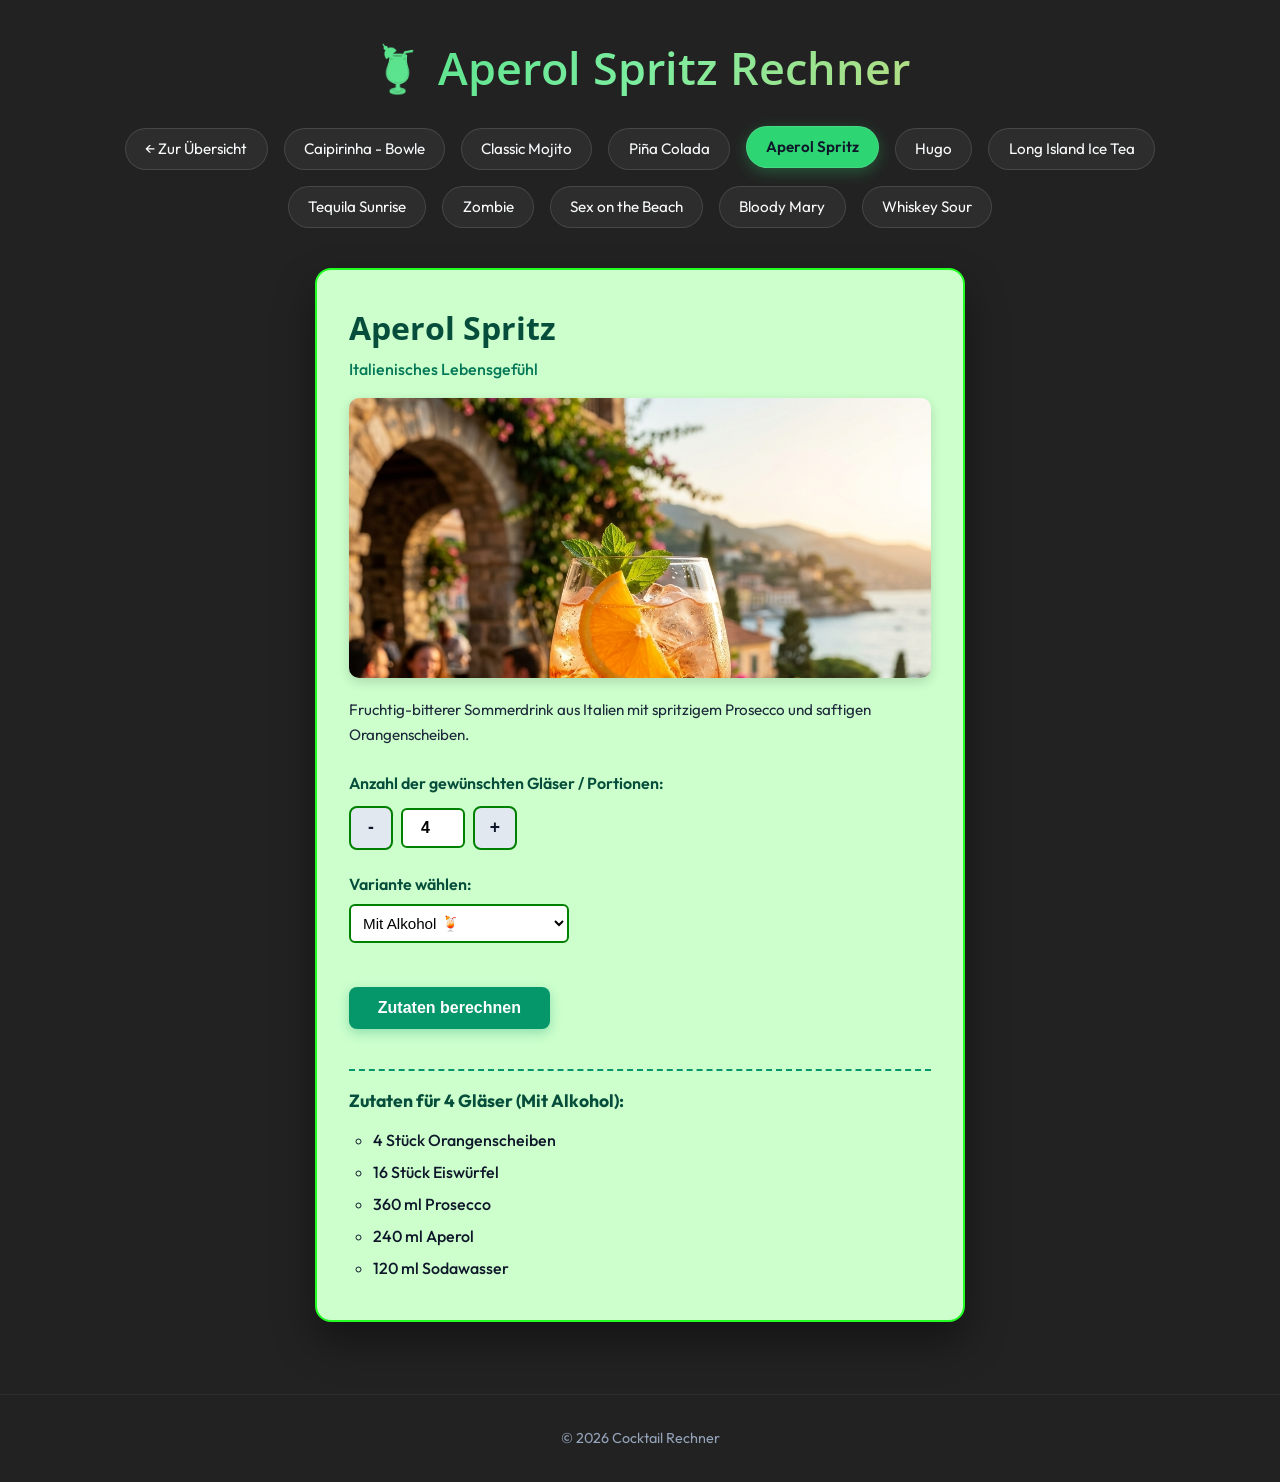
==== cocktails/aperol-spritz.html @ 4957ca76 "added more cocktailsand overview" ====
<!DOCTYPE html>
<html lang="de">
<head>
    
    <meta charset="utf-8">
    <title>Aperol Spritz Rechner | Cocktail Rechner</title>
    
    <meta name="description" content="Berechne Zutaten für Aperol Spritz (mit und ohne Alkohol).">
    <meta name="viewport" content="width=device-width, initial-scale=1.0">
    
    <link rel="stylesheet" href="../css/style.css">
    <script src="../js/jquery-3.4.1.js"></script>
    <script src="../js/models/Ingredient.js"></script>
    <script src="../js/models/Cocktail.js"></script>
    <script src="../js/data/cocktails.js"></script>
    <script src="../js/components/CocktailCalculator.js"></script>
    <script src="../js/navbar.js"></script>
</head>
<body>
    <header>
        <h1>🍹 Aperol Spritz Rechner</h1>
        <nav class="nav-bar">
            <a href="../index.html" class="nav-link">← Zur Übersicht</a>
            <a href="caipirinha.html" class="nav-link">Caipirinha Bowle</a>
            <a href="mojito.html" class="nav-link">Mojito</a>
            <a href="pina-colada.html" class="nav-link">Piña Colada</a>
            <a href="aperol-spritz.html" class="nav-link active">Aperol Spritz</a>
            <a href="hugo.html" class="nav-link">Hugo</a>
        </nav>
    </header>

    <main>
        <div id="calculator-root"></div>
    </main>

    <footer>
        <p>&copy; 2026 Cocktail Rechner</p>
    </footer>

    <script>
        document.addEventListener('DOMContentLoaded', () => {
            const cocktail = COCKTAILS_DATA.find(c => c.id === 'aperol-spritz');
            if (cocktail) {
                new CocktailCalculator(cocktail, '#calculator-root');
            }
        });
    </script>
</body>
</html>
---- css/style.css ----
@import url('https://fonts.googleapis.com/css2?family=Open+Sans:ital,wght@0,400;0,600;0,700;1,400&family=Outfit:wght@300;400;500;600;700&display=swap');

:root {
    --bg-gradient: #222222;
    /*linear-gradient(135deg, #0f172a 0%, #1e293b 50%, #0f2027 100%);*/
    --card-bg: rgba(30, 41, 59, 0.75);
    --card-border: rgba(255, 255, 255, 0.12);
    --primary-color: #2ed573;
    --primary-hover: #26af5f;
    --accent-red: #ff4757;
    --accent-gold: #ffa502;
    --text-main: #f8fafc;
    --text-muted: #94a3b8;
    --font-heading: 'Open Sans', -apple-system, BlinkMacSystemFont, sans-serif;
    --font-body: 'Outfit', -apple-system, BlinkMacSystemFont, sans-serif;
    --radius-lg: 16px;
    --radius-md: 10px;
    --shadow-soft: 0 10px 30px rgba(0, 0, 0, 0.35);
    --transition: all 0.25s cubic-bezier(0.4, 0, 0.2, 1);
}

* {
    box-sizing: border-box;
    margin: 0;
    padding: 0;
}

body {
    font-family: var(--font-body);
    background: var(--bg-gradient);
    color: var(--text-main);
    min-height: 100vh;
    display: flex;
    flex-direction: column;
    align-items: center;
    line-height: 1.6;
}

/* Header & Navigation */
header {
    width: 100%;
    max-width: 1200px;
    padding: 2rem 1.5rem 1rem;
    text-align: center;
}

header h1 {
    font-family: var(--font-heading);
    font-size: 2.8rem;
    font-weight: 600;
    background: linear-gradient(120deg, #2ed573, #7bed9f, #eccc68);
    -webkit-background-clip: text;
    -webkit-text-fill-color: transparent;
    margin-bottom: 0.5rem;
}

header p {
    color: var(--text-muted);
    font-size: 1.1rem;
}

.nav-bar {
    margin-top: 1.5rem;
    display: flex;
    justify-content: center;
    gap: 1rem;
    flex-wrap: wrap;
}

.nav-link {
    color: var(--text-main);
    text-decoration: none;
    padding: 0.5rem 1.2rem;
    background: rgba(255, 255, 255, 0.05);
    border: 1px solid var(--card-border);
    border-radius: 30px;
    font-size: 0.95rem;
    transition: var(--transition);
}

.nav-link:hover,
.nav-link.active {
    background: var(--primary-color);
    color: #0f172a;
    font-weight: 600;
    transform: translateY(-2px);
    box-shadow: 0 4px 15px rgba(46, 213, 115, 0.3);
}

/* Main Container */
main {
    width: 100%;
    max-width: 1200px;
    padding: 1.5rem;
    flex: 1;
}

/* Overview Section */
.overview-header {
    display: flex;
    justify-content: space-between;
    align-items: center;
    margin-bottom: 2rem;
    flex-wrap: wrap;
    gap: 1rem;
}

.overview-header h2 {
    font-family: var(--font-heading);
    font-size: 1.8rem;
}

.search-box {
    position: relative;
    width: 100%;
    max-width: 320px;
}

.search-input {
    width: 100%;
    padding: 0.65rem 1rem 0.65rem 2.5rem;
    border-radius: 20px;
    border: 2px solid var(--primary-color);
    background: rgba(15, 23, 42, 0.8);
    color: var(--text-main);
    font-size: 0.95rem;
    transition: var(--transition);
}

.search-input:focus {
    outline: none;
    border-color: var(--accent-red);
    box-shadow: 0 0 10px rgba(255, 71, 87, 0.3);
}

.search-icon {
    position: absolute;
    left: 0.85rem;
    top: 50%;
    transform: translateY(-50%);
    color: var(--text-muted);
}

/* Cocktails Grid */
.cocktails-grid {
    display: grid;
    grid-template-columns: repeat(auto-fill, minmax(280px, 1fr));
    gap: 2rem;
}

.cocktail-card {
    background: var(--card-bg);
    border: 1px solid var(--card-border);
    border-radius: var(--radius-lg);
    overflow: hidden;
    box-shadow: var(--shadow-soft);
    backdrop-filter: blur(12px);
    transition: var(--transition);
    display: flex;
    flex-direction: column;
    cursor: pointer;
    text-decoration: none;
    color: inherit;
}

.cocktail-card:hover {
    transform: translateY(-8px);
    border-color: var(--primary-color);
    box-shadow: 0 15px 35px rgba(46, 213, 115, 0.2);
}

.card-image-wrapper {
    width: 100%;
    height: 200px;
    overflow: hidden;
    position: relative;
}

.card-image {
    width: 100%;
    height: 100%;
    object-fit: cover;
    transition: transform 0.4s ease;
}

.cocktail-card:hover .card-image {
    transform: scale(1.08);
}

.card-badge {
    position: absolute;
    top: 12px;
    right: 12px;
    background: rgba(15, 23, 42, 0.85);
    border: 1px solid var(--primary-color);
    color: var(--primary-color);
    font-size: 0.75rem;
    font-weight: 600;
    padding: 0.25rem 0.65rem;
    border-radius: 12px;
}

.card-content {
    padding: 1.25rem;
    display: flex;
    flex-direction: column;
    flex: 1;
}

.card-title {
    font-family: var(--font-heading);
    font-size: 1.4rem;
    margin-bottom: 0.25rem;
}

.card-subtitle {
    font-size: 0.85rem;
    color: var(--text-muted);
    margin-bottom: 0.75rem;
}

.card-desc {
    font-size: 0.9rem;
    color: #cbd5e1;
    margin-bottom: 1.25rem;
    flex: 1;
}

.card-btn {
    align-self: flex-start;
    display: inline-flex;
    align-items: center;
    gap: 0.5rem;
    color: var(--primary-color);
    font-weight: 600;
    font-size: 0.9rem;
    transition: var(--transition);
}

.cocktail-card:hover .card-btn {
    color: var(--text-main);
    transform: translateX(4px);
}

/* Calculator Card / View (Preserving main class look from index.html) */
.main {
    background-color: #CCFFCC;
    border: 2px solid #22FF22;
    color: #1e293b;
    border-radius: var(--radius-lg);
    padding: 2rem;
    max-width: 650px;
    margin: 0 auto;
    box-shadow: 0 20px 40px rgba(0, 0, 0, 0.4);
}

.calculator-card {
    background-color: #CCFFCC;
    border: 2px solid #22FF22;
    border-radius: var(--radius-lg);
    padding: 2rem;
    color: #0f172a;
}

.calculator-header h2 {
    font-family: var(--font-heading);
    font-size: 2rem;
    color: #064e3b;
    margin-bottom: 0.2rem;
}

.calculator-header .subtitle {
    color: #047857;
    font-weight: 500;
    margin-bottom: 1rem;
}

.image-wrapper {
    width: 100%;
    max-height: 280px;
    overflow: hidden;
    border-radius: var(--radius-md);
    margin-bottom: 1.25rem;
    box-shadow: 0 4px 12px rgba(0, 0, 0, 0.15);
}

.cocktail-img {
    width: 100%;
    height: 100%;
    object-fit: cover;
}

.description {
    font-size: 0.95rem;
    color: #1e293b;
    margin-bottom: 1.5rem;
}

/* Form Styles */
.form-group {
    margin-bottom: 1.25rem;
}

.form-group label {
    display: block;
    font-weight: 600;
    margin-bottom: 0.4rem;
    color: #064e3b;
}

.input-stepper {
    display: flex;
    align-items: center;
    gap: 0.5rem;
}

.step-btn {
    width: 2.5em;
    height: 2.5em;
    border-radius: 8px;
    border: 2px solid green;
    background: #e2e8f0;
    color: #0f172a;
    font-size: 1.1rem;
    font-weight: bold;
    cursor: pointer;
    transition: var(--transition);
    margin: 0;
}

.step-btn:hover {
    background: #cbd5e1;
    border-color: red;
}

/* Input & Select matching original inline specs */
input#anzahl {
    margin-top: 0.3em;
    margin-bottom: 0.3em;
    width: 4em;
    height: 2.5em;
    text-align: center;
    font-size: 1rem;
    font-weight: bold;
    border: 2px solid green;
    border-radius: 6px;
    background: #ffffff;
    transition: border-color 0.2s ease;
}

select#auswahl {
    display: block;
    width: 100%;
    max-width: 220px;
    margin-top: 0.3em;
    margin-bottom: 0.3em;
    padding: 0.5rem;
    font-size: 0.95rem;
    border: 2px solid green;
    border-radius: 6px;
    background: #ffffff;
    cursor: pointer;
    transition: border-color 0.2s ease;
}

button#rechnen,
.btn-primary {
    margin-top: 1.5em;
    margin-bottom: 1.5em;
    padding: 0.75rem 1.8rem;
    background: #059669;
    color: white;
    font-size: 1rem;
    font-weight: 600;
    border: none;
    border-radius: 8px;
    cursor: pointer;
    box-shadow: 0 4px 12px rgba(5, 150, 105, 0.3);
    transition: var(--transition);
}

button#rechnen:hover,
.btn-primary:hover {
    background: #047857;
    transform: translateY(-2px);
    box-shadow: 0 6px 16px rgba(5, 150, 105, 0.4);
}

/* Error badge (span red styling from index.html) */
span.error-msg,
span#info {
    color: red;
    font-size: 85%;
    font-weight: 600;
    display: block;
    margin-top: 0.4rem;
}

/* List Items matching index.html spec */
.ingredients-box {
    margin-top: 1rem;
    padding-top: 1rem;
    border-top: 2px dashed #059669;
}

.ingredients-box h3 {
    font-size: 1.1rem;
    color: #064e3b;
    margin-bottom: 0.75rem;
}

ul.zutaten-list {
    padding-left: 1.5rem;
}

li.zutaten {
    list-style-type: circle;
    margin-bottom: 0.4rem;
    font-size: 1rem;
    font-weight: 500;
    transition: color 0.2s ease;
    cursor: pointer;
}

/* Footer */
footer {
    width: 100%;
    padding: 2rem;
    text-align: center;
    color: var(--text-muted);
    font-size: 0.9rem;
    border-top: 1px solid rgba(255, 255, 255, 0.05);
    margin-top: 3rem;
}
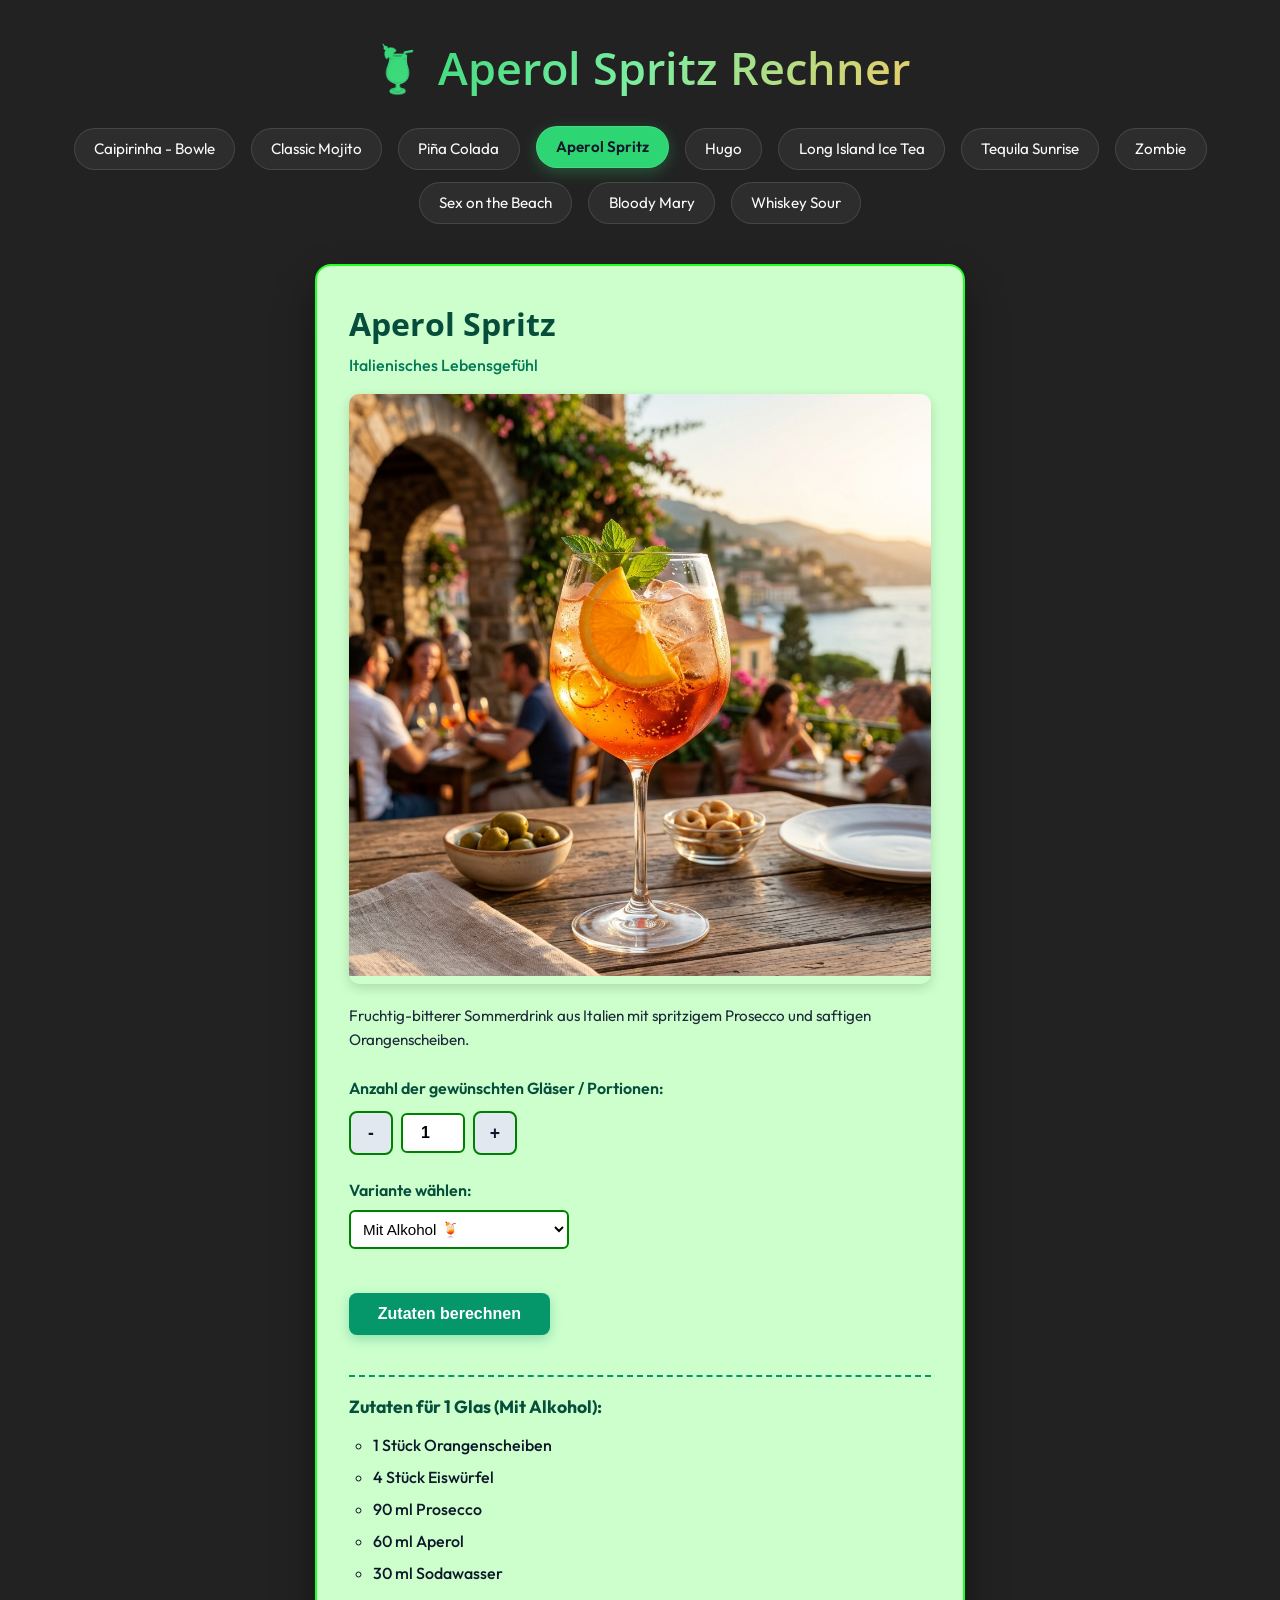
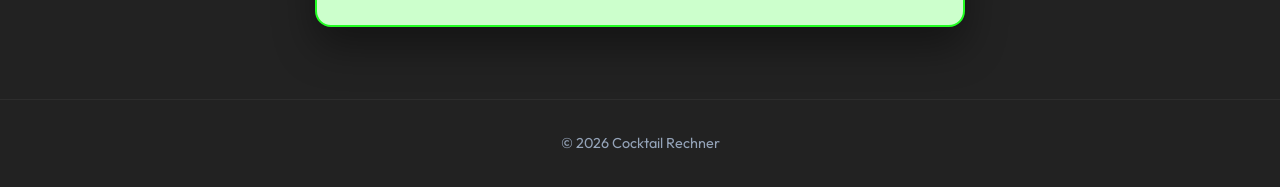
==== commit cfc5da18: "Update favicon PNG, header H1 link navigation, and layout styling" ====
--- a/cocktails/aperol-spritz.html
+++ b/cocktails/aperol-spritz.html
@@ -8,6 +8,7 @@
     <meta name="description" content="Berechne Zutaten für Aperol Spritz (mit und ohne Alkohol).">
     <meta name="viewport" content="width=device-width, initial-scale=1.0">
     
+    <link rel="icon" type="image/png" href="../favicon.png">
     <link rel="stylesheet" href="../css/style.css">
     <script src="../js/jquery-3.4.1.js"></script>
     <script src="../js/models/Ingredient.js"></script>
@@ -18,9 +19,8 @@
 </head>
 <body>
     <header>
-        <h1>🍹 Aperol Spritz Rechner</h1>
+        <h1><a href="../index.html" class="header-title-link">🍹 Aperol Spritz Rechner</a></h1>
         <nav class="nav-bar">
-            <a href="../index.html" class="nav-link">← Zur Übersicht</a>
             <a href="caipirinha.html" class="nav-link">Caipirinha Bowle</a>
             <a href="mojito.html" class="nav-link">Mojito</a>
             <a href="pina-colada.html" class="nav-link">Piña Colada</a>
--- a/css/style.css
+++ b/css/style.css
@@ -48,10 +48,25 @@
     font-family: var(--font-heading);
     font-size: 2.8rem;
     font-weight: 600;
+    margin-bottom: 0.5rem;
+    cursor: pointer;
+}
+
+header h1 a,
+header h1 a:visited,
+header h1 a:hover {
     background: linear-gradient(120deg, #2ed573, #7bed9f, #eccc68);
     -webkit-background-clip: text;
     -webkit-text-fill-color: transparent;
-    margin-bottom: 0.5rem;
+    text-decoration: none;
+    display: inline-block;
+    cursor: pointer;
+}
+
+@media (max-width: 768px) {
+    header h1 {
+        font-size: 1.2rem;
+    }
 }
 
 header p {
@@ -63,8 +78,20 @@
     margin-top: 1.5rem;
     display: flex;
     justify-content: center;
-    gap: 1rem;
+    align-items: center;
+    position: relative;
+}
+
+.burger-menu-btn {
+    display: none;
+}
+
+.nav-links-container {
+    display: flex;
+    justify-content: center;
+    gap: 0.75rem 1rem;
     flex-wrap: wrap;
+    width: 100%;
 }
 
 .nav-link {
@@ -87,6 +114,66 @@
     box-shadow: 0 4px 15px rgba(46, 213, 115, 0.3);
 }
 
+/* Mobile & Tablet Responsive Navigation */
+@media (max-width: 768px) {
+    .burger-menu-btn {
+        display: inline-flex;
+        align-items: center;
+        justify-content: center;
+        gap: 0.5rem;
+        width: 100%;
+        max-width: 240px;
+        padding: 0.6rem 1.25rem;
+        background: rgba(46, 213, 115, 0.15);
+        color: var(--primary-color);
+        border: 1.5px solid var(--primary-color);
+        border-radius: 30px;
+        font-size: 0.95rem;
+        font-weight: 600;
+        cursor: pointer;
+        transition: var(--transition);
+        margin: 0 auto;
+    }
+
+    .burger-menu-btn:hover {
+        background: var(--primary-color);
+        color: #0f172a;
+    }
+
+    .burger-icon {
+        font-size: 1.1rem;
+        line-height: 1;
+    }
+
+    .nav-bar {
+        flex-direction: column;
+        align-items: center;
+    }
+
+    .nav-links-container {
+        display: none;
+        flex-direction: column;
+        align-items: center;
+        width: 100%;
+        max-width: 240px;
+        margin-top: 0.5rem;
+        gap: 0.5rem;
+    }
+
+    .nav-bar.is-open .nav-links-container {
+        display: flex;
+    }
+
+    .nav-links-container .nav-link {
+        text-align: center;
+        width: 100%;
+        padding: 0.6rem 1.25rem;
+        font-size: 0.95rem;
+        font-weight: 600;
+        border-radius: 30px;
+    }
+}
+
 /* Main Container */
 main {
     width: 100%;
@@ -98,7 +185,7 @@
 /* Overview Section */
 .overview-header {
     display: flex;
-    justify-content: space-between;
+    justify-content: flex-end;
     align-items: center;
     margin-bottom: 2rem;
     flex-wrap: wrap;
@@ -277,7 +364,7 @@
 
 .image-wrapper {
     width: 100%;
-    max-height: 280px;
+    /*max-height: 280px;*/
     overflow: hidden;
     border-radius: var(--radius-md);
     margin-bottom: 1.25rem;
